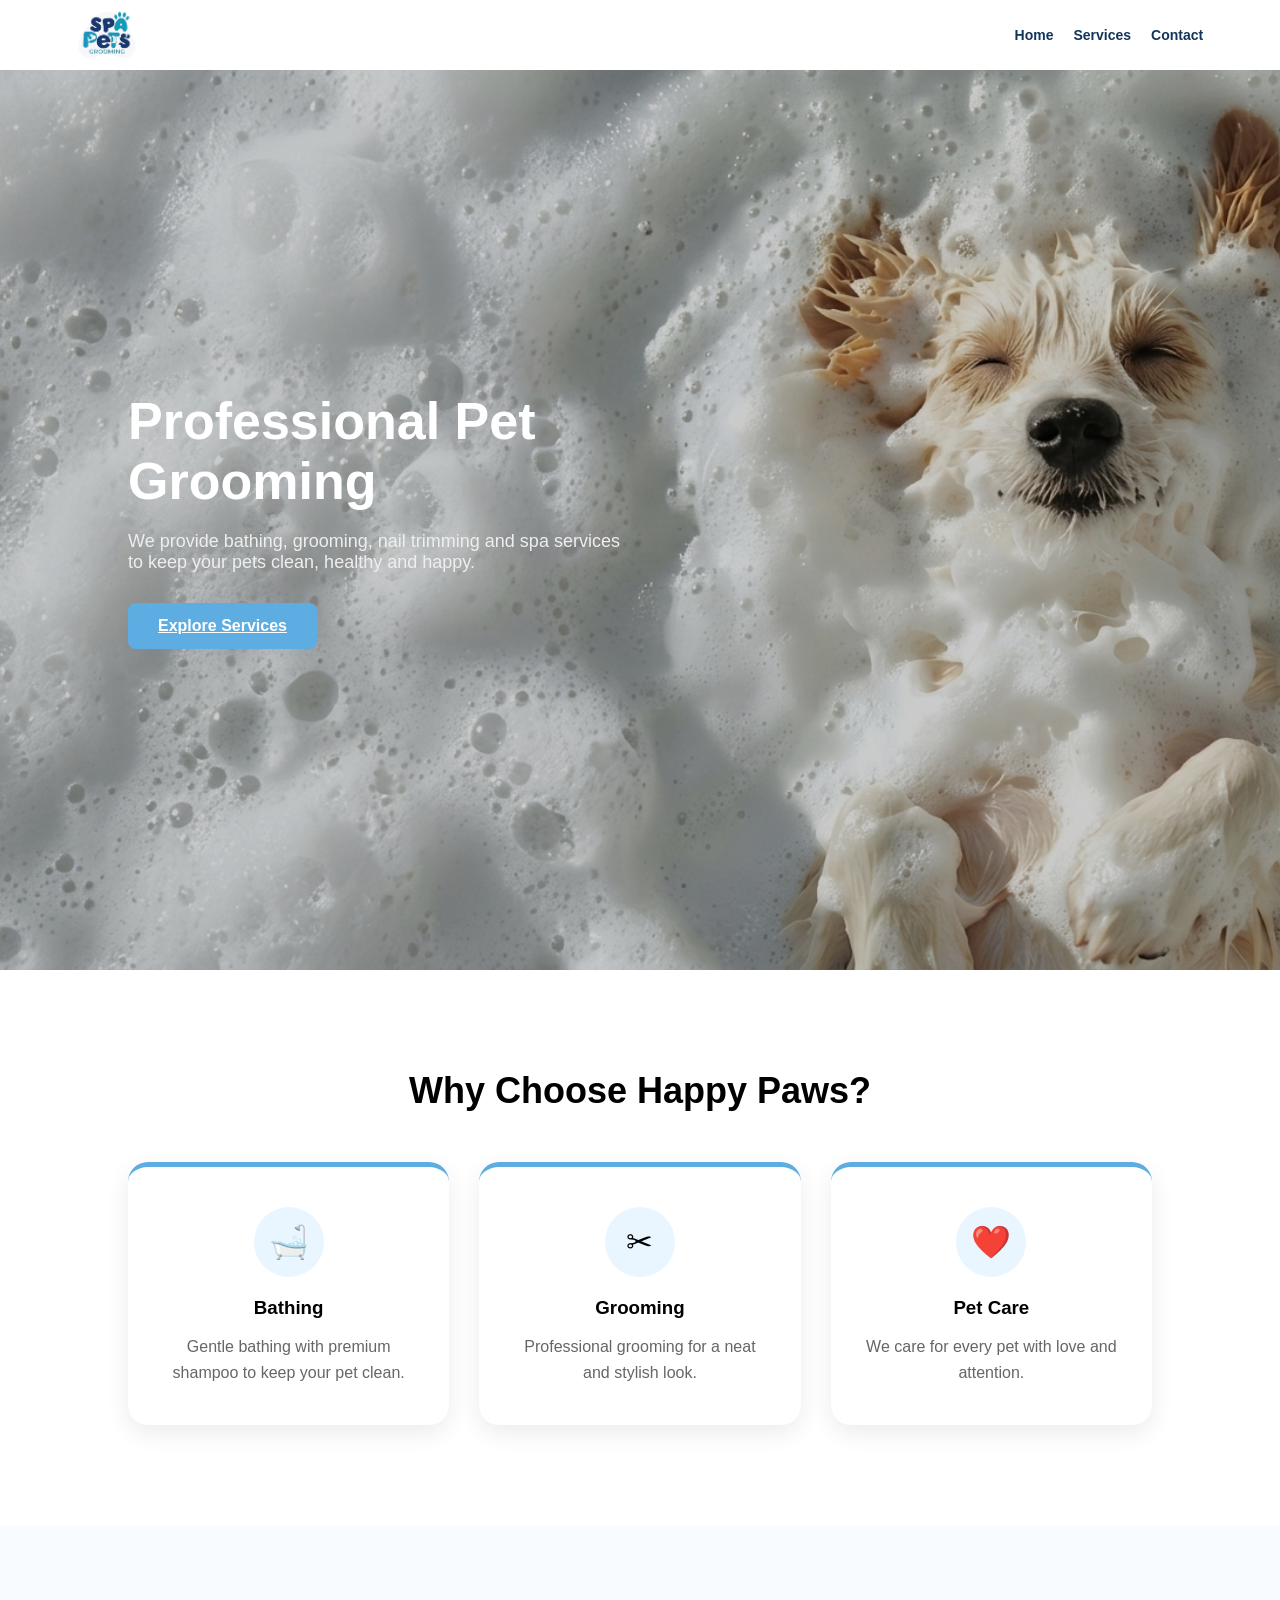
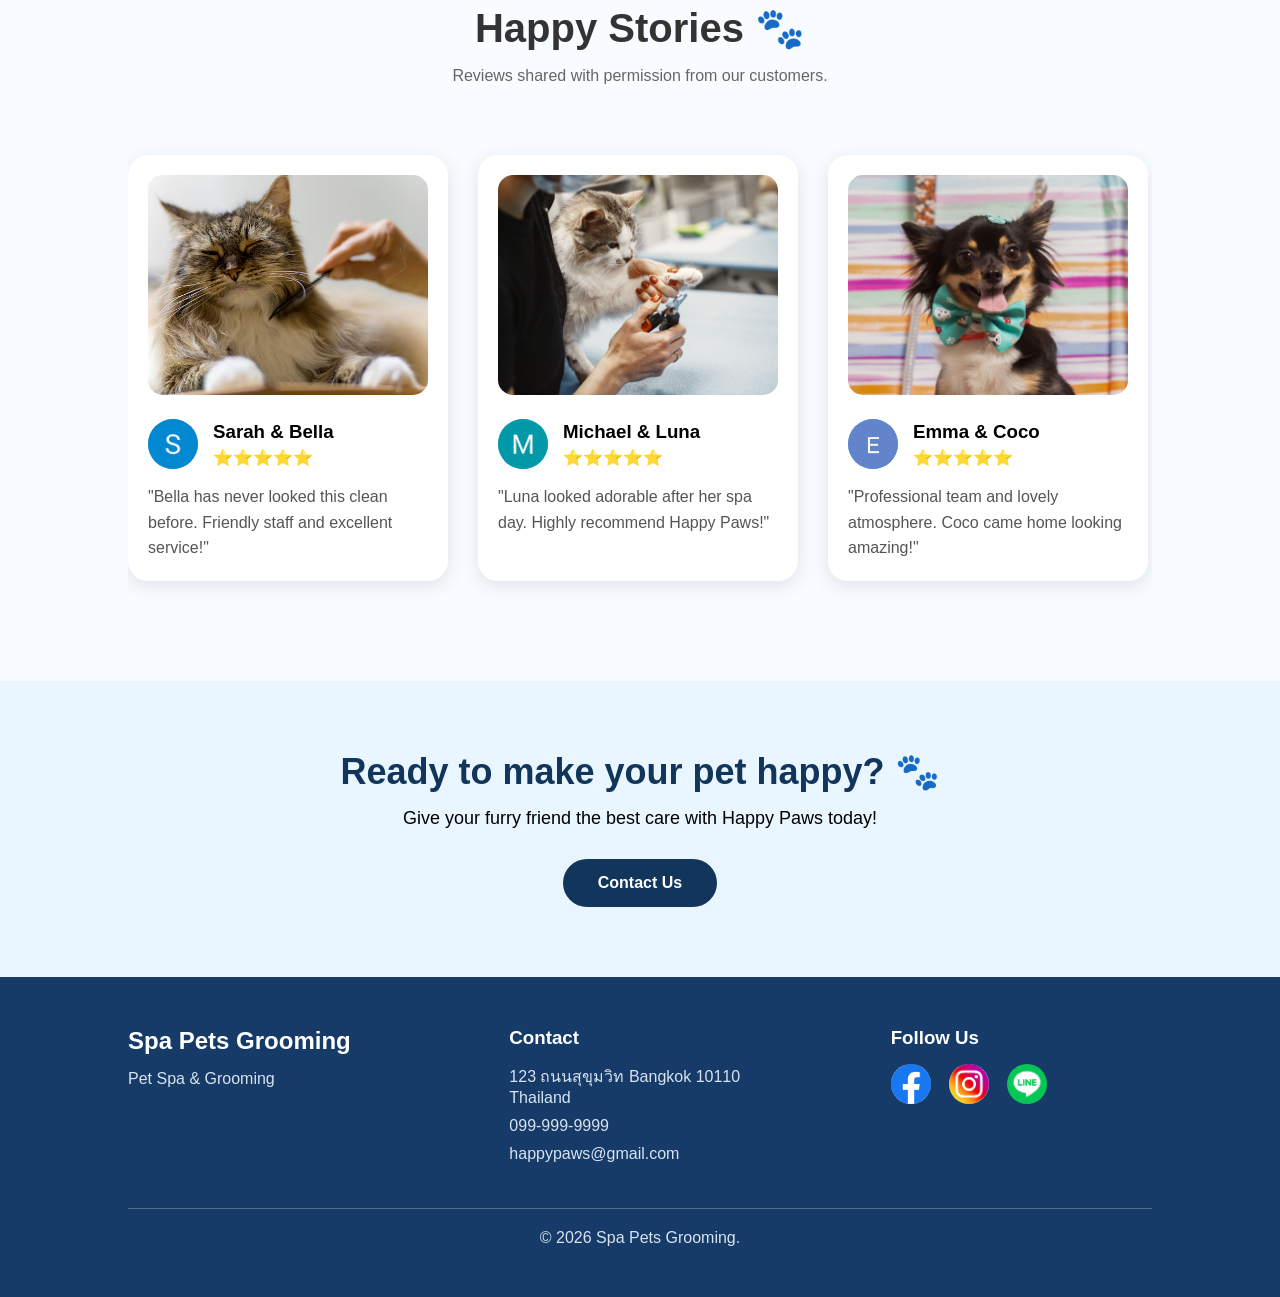
==== index.html @ 68e045fa "Add files via upload" ====
<!DOCTYPE html>
<html lang="en">

<head>
    <meta charset="UTF-8">
    <meta name="viewport" content="width=device-width, initial-scale=1.0">
    <title>spa pets</title>

    <link rel="stylesheet" href="css/style.css">
</head>

<body>
    <header>
        <nav>
            <div class="logo">
                <img src="images/spapets.png" alt="spa pets Logo">
            </div>
            <ul>
                <li><a href="index.html" class="active">Home</a></li> 
                <li><a href="menu.html">Services</a></li>
                <li><a href="contact.html">Contact</a></li>
            </ul>
           
        </nav>
    </header>
    <main>
        <section class="hero">
            <div class="hero-text">
                <h1>Professional Pet Grooming</h1>
                <p>
                    We provide bathing, grooming, nail trimming and spa services
                    to keep your pets clean, healthy and happy.
                </p>
                <a href="menu.html" class="btn"> Explore Services </a>
            </div>
           

        </section>

        <section class="features">
            <h2>Why Choose Happy Paws?</h2>
                <div class="feature-container">

                    <div class="feature-card">
                            <div class="feature-icon">
                                🛁
                            </div>
                        <h3>Bathing</h3>
                        <p>Gentle bathing with premium shampoo to keep your pet clean.</p>
                    </div>

                    <div class="feature-card">
                        <div class="feature-icon">
                                ✂
                        </div>
                        <h3>Grooming</h3>
                        <p>Professional grooming for a neat and stylish look.</p>
                    </div>

                    <div class="feature-card">
                        <div class="feature-icon">
                                ❤️
                        </div>
                        <h3>Pet Care</h3>
                        <p>We care for every pet with love and attention.</p>
                    </div>

                </div>

        </section>

        <!-- Reviews Section -->
        <section class="reviews">
            <h2>Happy Stories 🐾</h2>
            <p class="reviews-description">
                Reviews shared with permission from our customers.
            </p>

            <div class="review-container">
                <!-- Review 1 -->
                <div class="review-card">
                    <img class="pet-photo" src="images/photo7.jpg" alt="Bella">
                    <div class="reviewer">
                        <div class="avatar">
                           <img class="avatar" src="images/S.jpg" alt="Sarah">
                        </div>

                        <div>
                            <h3>Sarah & Bella</h3>
                            <div class="stars">
                                ⭐⭐⭐⭐⭐
                            </div>
                        </div>
                    </div>
                    <p class="review-text">
                        "Bella has never looked this clean before.
                        Friendly staff and excellent service!"
                    </p>
                </div>

                <!-- Review 2 -->
                <div class="review-card">
                    <img class="pet-photo" src="images/photo8.jpg" alt="Luna">
                    <div class="reviewer">
                        <div class="avatar">
                           <img class="avatar" src="images/M.jpg" alt="Sarah">
                        </div>

                        <div>
                            <h3>Michael & Luna</h3>
                            <div class="stars">
                                ⭐⭐⭐⭐⭐
                            </div>
                        </div>
                    </div>
                    <p class="review-text">
                        "Luna looked adorable after her spa day.
                        Highly recommend Happy Paws!"
                    </p>
                </div>

                <!-- Review 3 -->
                <div class="review-card">
                    <img class="pet-photo" src="images/photo6.jpg" alt="Coco">
                    <div class="reviewer">
                        <div class="avatar">
                           <img class="avatar" src="images/E.jpg" alt="Sarah">
                        </div>

                        <div>
                            <h3>Emma & Coco</h3>
                            <div class="stars">
                                ⭐⭐⭐⭐⭐
                            </div>
                        </div>
                    </div>
                    <p class="review-text">
                        "Professional team and lovely atmosphere.
                        Coco came home looking amazing!"
                    </p>
                </div>

                <!-- Review 4 -->
                <div class="review-card">
                    <img class="pet-photo" src="images/photo5.jpg" alt="Max">
                    <div class="reviewer">
                        <div class="avatar">
                           <img class="avatar" src="images/D.jpg" alt="Sarah">
                        </div>

                        <div>
                            <h3>David & Max</h3>
                            <div class="stars">
                                ⭐⭐⭐⭐⭐
                            </div>
                        </div>
                    </div>
                    <p class="review-text">
                        "Excellent grooming service.
                        Max is always excited to come back!"
                    </p>
                </div>

                <!-- Review 5 -->
                <div class="review-card">
                    <img class="pet-photo" src="images/photo2.jpg" alt="Milo">
                    <div class="reviewer">
                        <div class="avatar">
                           <img class="avatar" src="images/O.jpg" alt="Sarah">
                        </div>

                        <div>
                            <h3>Olivia & Milo</h3>
                            <div class="stars">
                                ⭐⭐⭐⭐⭐
                            </div>
                        </div>
                    </div>
                    <p class="review-text">
                        "Amazing care and very friendly staff.
                        Milo looks fantastic!"
                    </p>
                </div>
            </div>
        </section>


        <section class="cta">
            <h2>Ready to make your pet happy? 🐾</h2>
            <p>Give your furry friend the best care with Happy Paws today!</p>
            <a href="contact.html">Contact Us</a>
        </section>


    <footer class="footer">
        <div class="footer-container">

                <!-- ร้าน -->
                <div class="footer-section">
                <h2>Spa Pets Grooming</h2>
                <p>Pet Spa & Grooming</p>
                </div>

                <!-- ติดต่อ -->
                <div class="footer-section">
                <h3>Contact</h3>
                <p><i class="fa-solid fa-location-dot"></i> 123 ถนนสุขุมวิท
                    Bangkok 10110 Thailand</p>
                <p><i class="fa-solid fa-phone"></i> 099-999-9999</p>
                <p><i class="fa-solid fa-envelope"></i> happypaws@gmail.com</p>
                </div>

                <!-- Social -->
                <div class="footer-section">
                <h3>Follow Us</h3>

                <div class="social-icons">
                    <a href="#">
                        <img src="./images/face.png" alt="Facebook"></a>
                    <a href="#">
                        <img src="./images/ig1.jpeg" alt="Instagram"></a>
                    <a href="#">
                        <img src="./images/line.png" alt="Line"></a>
                </div>
            </div>
        </div>

                <hr>
                <p class="copyright">
                    © 2026 Spa Pets Grooming.
                </p>
    </footer>

    </main>
</body>

</html>
---- css/style.css ----
/* Reset */
*{
    margin: 0;
    padding: 0;
    box-sizing: border-box;
}
:root{
    --primary-color: #4FA3D1;      /* Deep Teal */
    --background-color: #F8F1E7;   /* Warm Beige */
    --text-color: #3A332E;         /* Charcoal Brown */
}
html,
body{
    overflow-x: hidden;
}


body{
    font-family: Arial, sans-serif;
}

nav{
    display: flex;
    justify-content: space-between;
    align-items: center;
    padding: 8px 6%;
    height: 70px;
    background:white;
    box-shadow:0 3px 15px rgba(0,0,0,0.08);
}

/* Logo */

.logo{
    display:flex;
    flex-direction:column;

}
.logo span{
    font-size:22px;
    font-weight:700;
    color:#12355B;
}
.logo small{
    font-size:10px;
    color:#5DADE2;
    letter-spacing:1px;
}
.logo img{
    width: 60px;
    height: auto;
}

/*menu*/
nav ul{
    display: flex;
    list-style: none;
    align-items: center;
    gap: 20px; 
}

nav a{
    font-size: 14px;
    text-decoration: none;
    color: #12355b;
    font-weight: 600;
    transition:0.3s;
}

nav a:hover{
    color: #5DADE2;
}



.hero{
    background: linear-gradient(rgba(0,0,0,0.2), rgba(0,0,0,0.2)),url("../images/dogdog.png");
    height:650px;
    background-size:cover; 
    background-position:center;

    display: flex;
    justify-content: flex-start;  
    align-items: center;
    height: 100vh;
    padding-left: 10%;        
    text-align: right;  
}
.hero-text{
    text-align: left;
}

.hero h1,
.hero p,
.hero .btn{
    position:relative;
    z-index:1;
    color:white;
}
.hero h1{
    font-size:52px;
    margin-bottom:20px;
    max-width:600px;
}

.hero p{
    font-size:18px;
    margin-bottom:30px;
    max-width:500px;
    color:#eee;
}

.btn{
    display:inline-block;
    background-color:#5DADE2;
    color:white;
    padding:14px 30px;
    border-radius:8px;
    font-weight:600;
    transition:0.3s;
}

.btn:hover{
    background-color:#3498DB;
    transform:translateY(-2px);
}

/*----------------------------------------*/
.features{
    /*background:#F8FBFF;*/
    padding: 100px 10%;
    text-align: center;
}
.features h2{
    font-size: 36px;
    margin-bottom: 40px;
}
.feature-container{
    display:grid;
    grid-template-columns:repeat(auto-fit,minmax(280px,1fr));
    gap:30px;
    margin-top:50px;
}
.feature-card{
    background:white;
    padding:40px 30px;
    border-radius:20px;
    text-align:center;

    box-shadow:0 8px 25px rgba(0,0,0,.08);
    border-top:5px solid #5DADE2;
    transition:.3s;
}
.feature-card h3{
    margin-bottom:15px;
}

.feature-card p{
    color: #666666;
    line-height: 1.6;
}
.feature-card:hover{
    transform:translateY(-10px);
    box-shadow:0 15px 35px rgba(0,0,0,.15);
}
.feature-icon{

    width:70px;
    height:70px;

    margin:auto;
    margin-bottom:20px;

    border-radius:50%;

    background:#EAF6FF;

    display:flex;
    justify-content:center;
    align-items:center;

    font-size:32px;
}

/* ===== Reviews Section ===== */

.reviews {
    padding: 80px 10%;
    background-color: #f8fbff;
    text-align: center;
}
.reviews h2{
    font-size: 2.5rem;
    color: #333333;
    margin-bottom: 15px;
}
.reviews-description{
    color:#666;
    font-size:1rem;
    margin-bottom:50px;
}
.review-container {
    display: flex;
    gap: 30px;
    overflow-x: auto;
    scroll-snap-type: x mandatory;
    scroll-behavior: smooth;
    padding: 20px 0;
}

/* Review Card */
.review-card{
    background:white;
    min-width:320px;
    max-width:320px;
    padding:20px;
    border-radius:20px;
    box-shadow:0 5px 20px rgba(0,0,0,0.1);
    text-align:left;
    scroll-snap-align:start;
    transition:0.3s;
}
.review-card:hover{
    transform:translateY(-10px);
}
/* Pet Image */
.pet-photo{
    width:100%;
    height:220px;
    object-fit:cover;
    border-radius:15px;
    margin-bottom:20px;
}


/* Customer info */
.reviewer{
    display:flex;
    align-items:center;
    gap:15px;
    margin-bottom:15px;
}
.reviewer h3{
    margin-bottom:5px;
}

/* Avatar */
.avatar{
    width:50px;
    height:50px;
    background:#5DADE2;
    color:white;
    border-radius:50%;
    display:flex;
    justify-content:center;
    align-items:center;
    font-size:20px;
    font-weight:bold;
}

/* Stars */
.stars{
    color:#F4D03F;
}

/* Review text */
.review-text{
    color:#555;
    line-height:1.6;
}

/* CTA Section */
.cta{
    text-align: center;
    padding: 70px 20px;
    background-color: #eaf6ff;
}

.cta h2{
    color: #12355b;
    font-size: 36px;
    margin-bottom: 15px;
}

.cta p{
    font-size: 18px;
    margin-bottom: 30px;
}

.cta a{
    display: inline-block;
    background-color: #12355b;
    color: white;
    padding: 15px 35px;
    border-radius: 30px;
    text-decoration: none;
    font-weight: bold;
}

.cta a:hover{
    background-color: #0b2545 ;
}




.footer {
    background: #163b69;
    color: white;
    padding: 50px 10%;
}

.footer-container {
    display: flex;
    justify-content: space-between;
    flex-wrap: wrap;
    gap: 120px;
}
.footer-section{
    flex: 1;
}
.footer-section h2,
.footer-section h3 {
    margin-bottom: 15px;
}

.footer-section p {
    margin: 10px 0;
    color: #d8e3f0;
}

.social-icons {
    display: flex;
    gap: 18px;
    margin-top: 10px;
}

.social-icons a {
    color: white;
    font-size: 28px;
    transition: .3s;
}

.social-icons a:hover {
    color: #ff69b4;
    transform: scale(1.2);
}

.footer hr {
    margin: 35px 0 20px;
    border: none;
    border-top: 1px solid rgba(255,255,255,.25);
}

.copyright {
    text-align: center;
    color: #d8e3f0;
}

.social-icons img{
    width:40px;
    height:40px;
    object-fit:cover;
    border-radius:50%;
    transition:.3s;
}

.social-icons img:hover{
    transform:scale(1.1);
}











































@media screen and (min-width:769px) and (max-width:1024px){

    nav{
        padding:20px 40px;
    }
    .logo img{
        width: 80;
    }
    nav ul{
        gap:18px;
    }
    nav a{
        font-size:16px;
    }

    .hero h1{
        font-size: 40px;
    }

    .hero p{
        font-size: 16px;
    }

}


/* ===== Mobile ===== */

@media screen and (max-width:768px){
    
    nav{
        padding:15px 20px;
        height:60px;
    }
    .logo img{
        width:50px;
    }
    nav ul{
        gap:13px;
    }
    nav a{
        font-size:13px;
    }

    .hero{
        min-height: 100vh;
        padding: 30px 20px;

        justify-content: center;
        align-items: center;

        text-align: left;

        background-position: 70% center;
    }
     .hero-text{
        max-width:100%;
        text-align:center;
    }
    .hero h1{
        font-size: 35px;
        line-height:1.2;
    }

    .hero p{
        font-size: 14px;
        line-height:1.6;
    }

    .btn{
        padding: 10px 17px;
        font-size: 17px;
    }

    .feature-container{
    grid-template-columns:1fr;
    }
}
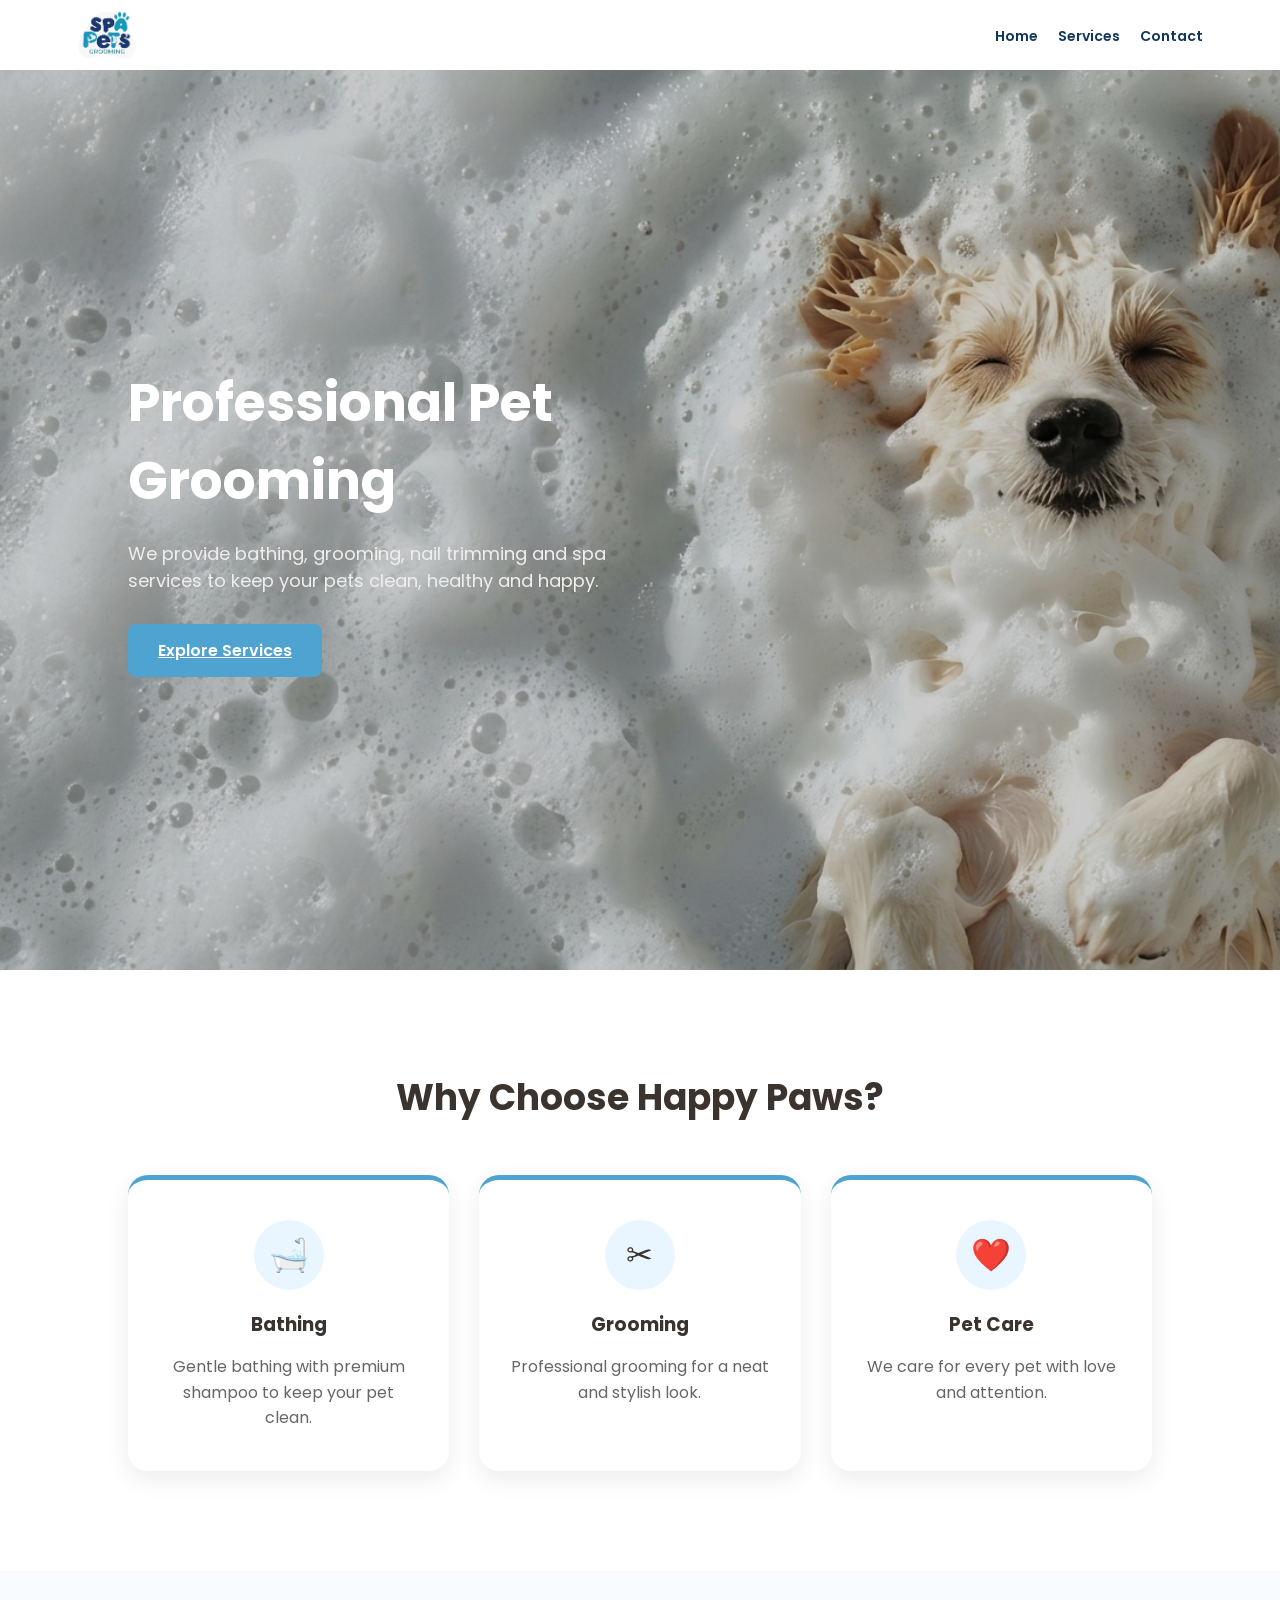
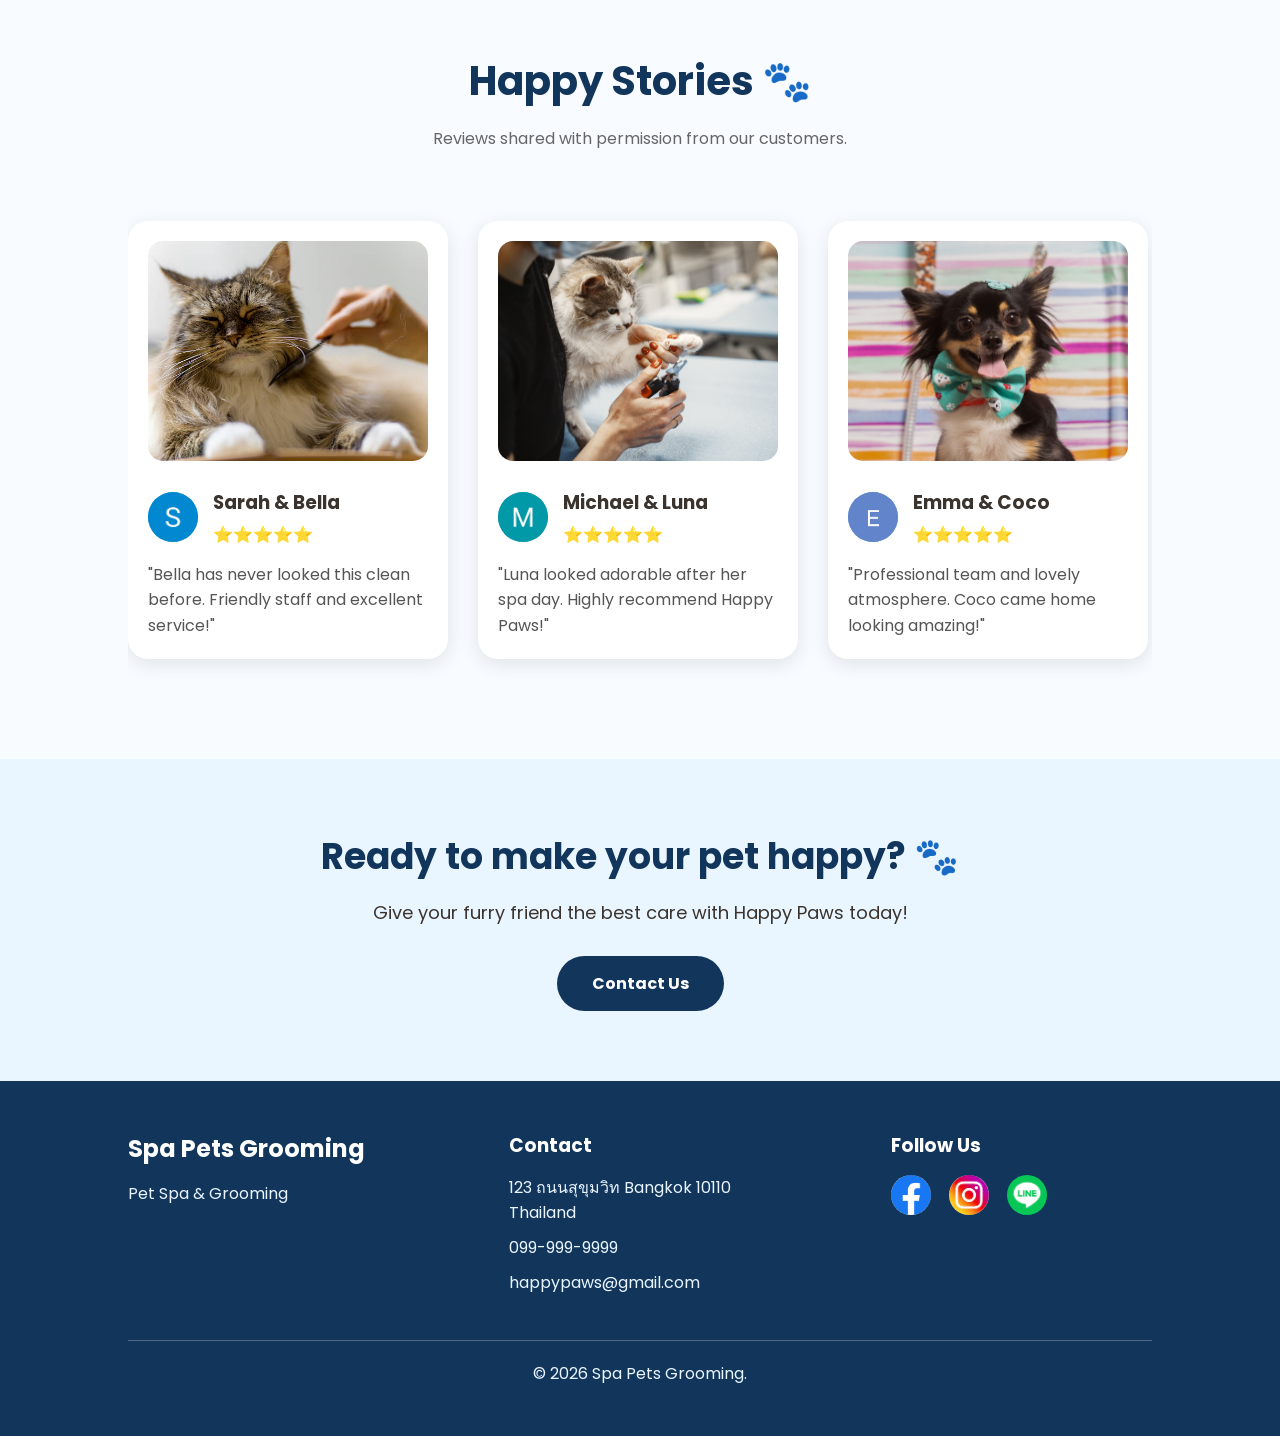
==== commit daa7a48b: "Add files via upload" ====
--- a/index.html
+++ b/index.html
@@ -5,6 +5,11 @@
     <meta charset="UTF-8">
     <meta name="viewport" content="width=device-width, initial-scale=1.0">
     <title>spa pets</title>
+
+     <link rel="preconnect" href="https://fonts.googleapis.com">
+    <link rel="preconnect" href="https://fonts.gstatic.com" crossorigin>
+    <link href="https://fonts.googleapis.com/css2?family=Poppins:wght@300;400;500;600;700&display=swap" rel="stylesheet">
+
 
     <link rel="stylesheet" href="css/style.css">
 </head>
--- a/css/style.css
+++ b/css/style.css
@@ -5,18 +5,15 @@
     box-sizing: border-box;
 }
 :root{
-    --primary-color: #4FA3D1;      /* Deep Teal */
-    --background-color: #F8F1E7;   /* Warm Beige */
-    --text-color: #3A332E;         /* Charcoal Brown */
-}
-html,
+    --primary-color: #12355B;     /* น้ำเงินเข้ม */
+    --secondary-color: #4FA3D1;   /* ฟ้าหลัก */
+    --light-color: #EAF6FF;       /* ฟ้าอ่อน */
+    --text-color: #3A332E;
+    --white: #ffffff;
+}
 body{
-    overflow-x: hidden;
-}
-
-
-body{
-    font-family: Arial, sans-serif;
+    font-family:'Poppins',sans-serif;
+    color: var(--text-color);
 }
 
 nav{
@@ -43,7 +40,7 @@
 }
 .logo small{
     font-size:10px;
-    color:#5DADE2;
+    color:var(--secondary-color);
     letter-spacing:1px;
 }
 .logo img{
@@ -68,14 +65,13 @@
 }
 
 nav a:hover{
-    color: #5DADE2;
+    color: var(--secondary-color);
 }
 
 
 
 .hero{
     background: linear-gradient(rgba(0,0,0,0.2), rgba(0,0,0,0.2)),url("../images/dogdog.png");
-    height:650px;
     background-size:cover; 
     background-position:center;
 
@@ -112,7 +108,7 @@
 
 .btn{
     display:inline-block;
-    background-color:#5DADE2;
+    background-color:var(--secondary-color);
     color:white;
     padding:14px 30px;
     border-radius:8px;
@@ -121,7 +117,7 @@
 }
 
 .btn:hover{
-    background-color:#3498DB;
+    background-color:var(--primary-color);
     transform:translateY(-2px);
 }
 
@@ -148,7 +144,7 @@
     text-align:center;
 
     box-shadow:0 8px 25px rgba(0,0,0,.08);
-    border-top:5px solid #5DADE2;
+    border-top:5px solid var(--secondary-color);
     transition:.3s;
 }
 .feature-card h3{
@@ -191,7 +187,7 @@
 }
 .reviews h2{
     font-size: 2.5rem;
-    color: #333333;
+    color:var(--primary-color);
     margin-bottom: 15px;
 }
 .reviews-description{
@@ -248,7 +244,7 @@
 .avatar{
     width:50px;
     height:50px;
-    background:#5DADE2;
+    background:var(--secondary-color);
     color:white;
     border-radius:50%;
     display:flex;
@@ -298,14 +294,14 @@
 }
 
 .cta a:hover{
-    background-color: #0b2545 ;
+    background-color:var(--primary-color);
 }
 
 
 
 
 .footer {
-    background: #163b69;
+    background: var(--primary-color);
     color: white;
     padding: 50px 10%;
 }
@@ -326,7 +322,7 @@
 
 .footer-section p {
     margin: 10px 0;
-    color: #d8e3f0;
+    color: var(--light-color);
 }
 
 .social-icons {
@@ -342,7 +338,7 @@
 }
 
 .social-icons a:hover {
-    color: #ff69b4;
+    color: var(--secondary-color);
     transform: scale(1.2);
 }
 
@@ -354,7 +350,7 @@
 
 .copyright {
     text-align: center;
-    color: #d8e3f0;
+    color: var(--light-color);
 }
 
 .social-icons img{
@@ -372,8 +368,579 @@
 
 
 
-
-
+/* ===== Page Header ===== */
+.header{
+    height:550px;
+
+    background:
+        linear-gradient(rgba(18,53,91,.1), rgba(18,53,91,.1)),
+        url("../images/cateat1.png");
+
+    background-size:cover;
+    background-position:center;
+
+    display:flex;
+    justify-content:center;
+    align-items:center;
+    text-align:center;
+
+    color:white;
+}
+
+.header .content{
+    max-width:700px;
+    padding:20px;
+}
+
+.header h1{
+    font-size:56px;
+    margin-bottom:20px;
+    font-weight:700;
+}
+
+.header p{
+    font-size:20px;
+    line-height:1.6;
+    margin-bottom:35px;
+    color:#f5f5f5;
+}
+
+.header-btn{
+    display:flex;
+    justify-content:center;
+    gap:18px;
+    flex-wrap:wrap;
+}
+
+.btn-outline{
+    display:inline-block;
+    padding:14px 30px;
+    border:2px solid white;
+    color:white;
+    border-radius:40px;
+    text-decoration:none;
+    font-weight:600;
+    transition:.3s;
+}
+
+.btn-outline:hover{
+    background: var(--white);
+    color: var(--primary-color);
+}
+
+
+
+
+
+/* ==========================
+   PROMOTION
+========================== */
+
+.promotion{
+
+    width:90%;
+    max-width:1000px;
+
+    margin:40px auto 70px;
+
+    padding:50px 30px;
+
+    border-radius:25px;
+
+    background:
+        linear-gradient(rgba(18,53,91,.4), rgba(18,53,91,.4)),
+        url("../images/dogcat.jpg");
+
+    background-size:cover;
+    background-position:center;
+
+    color:white;
+
+    text-align:center;
+
+    box-shadow:0 20px 40px rgba(0,0,0,.15);
+
+}
+
+
+.promotion h2{
+
+    font-size:36px;
+
+    margin-bottom:12px;
+
+}
+
+
+.promotion p{
+
+    font-size:18px;
+
+    margin-bottom:25px;
+
+}
+
+
+.promotion a{
+
+    display:inline-block;
+
+    background: var(--white);
+    color: var(--primary-color);
+
+    padding:12px 30px;
+
+    border-radius:30px;
+
+    text-decoration:none;
+
+    font-weight:bold;
+
+    transition:.3s;
+
+}
+
+
+.promotion a:hover{
+
+    transform:translateY(-3px);
+
+    box-shadow:0 10px 20px rgba(0,0,0,.15);
+
+}
+.promo-tag{
+
+    display:inline-block;
+
+    background:var(--light-color);
+
+    color:var(--primary-color);
+
+    padding:8px 18px;
+
+    border-radius:30px;
+
+    font-size:13px;
+
+    font-weight:bold;
+
+    margin-bottom:20px;
+
+}
+  
+
+/* hover */
+.card{
+
+    background:#fff;
+
+    border-radius:20px;
+
+    overflow:hidden;
+
+    box-shadow:0 10px 25px rgba(0,0,0,.08);
+
+    transition:.35s;
+
+    display:flex;
+    
+    flex-direction:column;
+    position:relative;
+}
+
+.card:hover {
+    transform:translateY(-8px);
+    box-shadow:0 20px 35px rgba(79,163,209,.25);
+}
+
+/* text */
+.card h3 {
+  color:var(--primary-color);
+  margin-bottom: 12px;
+}
+
+.card p {
+  font-size: 14px;
+  color: #6b7c8f;
+    line-height:1.6;
+    min-height:50px;
+}
+
+/* image (อยู่ล่าง + premium) */
+.card img{
+    width:100%;
+
+    height:220px;
+
+    object-fit:cover;
+
+    transition:.4s;
+}
+
+.card:hover img{
+
+    transform:scale(1.08);
+
+}
+.card-content{
+
+    padding:22px;
+
+    text-align:center;
+
+}
+
+.price{
+
+    margin-top:18px;
+
+    font-size:24px;
+
+    color:var(--secondary-color);
+
+    font-weight:bold;
+
+}
+
+  
+/* ==========================
+   SERVICES
+========================== */
+
+.services{
+    background:#f5fbff;
+    padding:80px 8%;
+    text-align:center;
+}
+
+.services h2{
+    font-size:36px;
+    color:var(--primary-color);
+}
+
+.services>p{
+    color:#666;
+    margin-bottom:50px;
+}
+
+/* GRID */
+
+.services-container{
+
+    display:grid;
+
+    grid-template-columns:repeat(6,1fr);
+
+    gap:30px;
+
+    max-width:1200px;
+
+    margin:auto;
+
+}
+
+/* ---------- Row 1 ---------- */
+
+.card:nth-child(1),
+.card:nth-child(2){
+
+    grid-column:span 3;
+
+}
+
+/* ---------- Row 2 ---------- */
+
+.card:nth-child(3),
+.card:nth-child(4),
+.card:nth-child(5){
+
+    grid-column:span 2;
+
+}
+
+/* ---------- Row 3 ---------- */
+
+.card:nth-child(6),
+.card:nth-child(7),
+.card:nth-child(8){
+
+    grid-column:span 2;
+
+}
+
+.service-btn{
+
+    display:inline-block;
+
+    margin-top:18px;
+
+    padding:12px 24px;
+
+    background:#12355B;
+
+    color:white;
+
+    text-decoration:none;
+
+    border-radius:30px;
+
+    font-size:14px;
+
+    font-weight:600;
+
+    transition:.3s;
+
+}
+
+.service-btn:hover{
+
+    background:#4FA3D1;
+
+    transform:translateY(-2px);
+
+}
+
+
+
+/* ==========================
+CONTACT PAGE
+========================== */
+
+
+
+/* Header */
+
+.contact-header{
+
+    height:380px;
+
+    background:
+    linear-gradient(rgba(18,53,91,.45),rgba(18,53,91,.45)),
+    url("../images/dogcat.jpg");
+
+    background-size:cover;
+    background-position:center;
+
+    display:flex;
+    justify-content:center;
+    align-items:center;
+
+    color:white;
+    text-align:center;
+}
+
+.contact-header h1{
+    font-size:55px;
+    margin-bottom:15px;
+}
+
+.contact-header p{
+    font-size:18px;
+}
+
+/* Contact Information */
+
+.contact-info{
+
+    padding:80px 10%;
+    background:#F8FBFF;
+    text-align:center;
+}
+
+.contact-info h2{
+   color:#12355B;
+    font-size:36px;
+    margin-bottom:45px;
+}
+
+.info-container{
+
+    display:grid;
+    grid-template-columns:repeat(auto-fit,minmax(220px,1fr));
+    gap:25px;
+}
+
+.info-card{
+    background:#fff;
+    border-top:5px solid #4FA3D1;
+    border-radius:18px;
+    padding:30px;
+    box-shadow:0 10px 25px rgba(0,0,0,.08);
+    transition:.3s;
+}
+
+.info-card:hover{
+
+    transform:translateY(-8px);
+    box-shadow:0 15px 35px rgba(79,163,209,.2);
+}
+.info-card i{
+    color:#4FA3D1;
+    font-size:28px;
+    margin-bottom:15px;
+}
+.info-card h3{
+    color:#12355B;
+    margin-bottom:10px;
+}
+
+.info-card p{
+    color:#666;
+}
+
+/* Contact Form */
+
+.contact-section{
+
+    background:white;
+    padding:90px 10%;
+}
+
+.contact-grid{
+
+    display:grid;
+    grid-template-columns:1fr 1fr;
+
+    gap:50px;
+
+    align-items:center;
+}
+
+.form-box{
+    background:#fff;
+    padding:40px;
+    border-radius:22px;
+    box-shadow:0 15px 35px rgba(0,0,0,.08);
+}
+.form-box h2{
+    color:#12355B;
+    margin-bottom:25px;
+}
+
+.form-group{
+
+    display:flex;
+
+    flex-direction:column;
+
+    margin-bottom:20px;
+}
+
+.form-group label{
+
+    margin-bottom:8px;
+
+    font-weight:600;
+}
+
+.form-group input,
+.form-group textarea{
+
+    padding:15px 18px;
+
+    border:2px solid #E8EEF5;
+
+    border-radius:12px;
+
+    background:#FAFCFE;
+
+    transition:.3s;
+}
+
+.form-group input:focus,
+.form-group textarea:focus{
+
+    border-color:#4FA3D1;
+
+    background:white;
+
+    box-shadow:0 0 10px rgba(79,163,209,.15);
+}
+
+.form-box button{
+
+    width:100%;
+
+    border:none;
+
+    background:#4FA3D1;
+
+    color:white;
+
+    padding:15px;
+
+    border-radius:10px;
+
+    font-size:16px;
+
+    cursor:pointer;
+
+    transition:.3s;
+}
+
+.form-box button:hover{
+
+    background:#12355B;
+}
+
+.contact-image img{
+
+    width:100%;
+    height:620px;
+
+    object-fit:cover;
+
+    border-radius:25px;
+
+    box-shadow:0 20px 40px rgba(0,0,0,.12);
+}
+
+/* Map */
+
+.map{
+
+    background:#F8FBFF;
+
+    padding:90px 10%;
+
+    text-align:center;
+}
+
+.map h2{
+
+    font-size:36px;
+
+    color:#12355B;
+
+    margin-bottom:10px;
+}
+.map p{
+
+    color:#666;
+
+    margin-bottom:35px;
+}
+.map-box{
+
+    background:white;
+
+    padding:20px;
+
+    border-radius:25px;
+
+    box-shadow:0 15px 35px rgba(0,0,0,.08);
+}
+
+.map iframe{
+
+    width:100%;
+
+    height:450px;
+
+    border:none;
+
+    border-radius:18px;
+}
 
 
 
@@ -417,7 +984,7 @@
         padding:20px 40px;
     }
     .logo img{
-        width: 80;
+        width: 80px;
     }
     nav ul{
         gap:18px;
@@ -434,6 +1001,26 @@
         font-size: 16px;
     }
 
+
+
+    .services-container{
+
+        grid-template-columns:repeat(2,1fr);
+
+    }
+
+    .card:nth-child(1),
+    .card:nth-child(2),
+    .card:nth-child(3),
+    .card:nth-child(4),
+    .card:nth-child(5),
+    .card:nth-child(6),
+    .card:nth-child(7),
+    .card:nth-child(8){
+
+        grid-column:span 1;
+
+    }
 }
 
 
@@ -488,4 +1075,94 @@
     .feature-container{
     grid-template-columns:1fr;
     }
+
+
+
+
+
+      .services-container{
+
+        grid-template-columns:1fr;
+
+    }
+
+
+    .header{
+    height:420px;
+    padding:20px;
+}
+
+.header h1{
+    font-size:40px;
+    line-height:1.1;
+}
+
+.header p{
+    font-size:16px;
+    line-height:1.6;
+}
+
+.header-btn{
+    flex-direction:column;
+    align-items:center;
+    gap:15px;
+}
+
+.card{
+    display:flex;
+    flex-direction:column;
+    height:100%;
+}
+
+.card-content{
+    display:flex;
+    flex-direction:column;
+    flex:1;
+}
+
+.card p{
+    flex:1;
+}
+
+
+.contact-grid{
+
+grid-template-columns:1fr;
+
+}
+
+.contact-header h1{
+
+font-size:40px;
+
+}
+
+.contact-header{
+
+height:280px;
+
+}
+
+.service-btn{
+    margin-top:auto;
+}
+    .services-container{
+        display:grid;
+        grid-template-columns:1fr;
+        gap:20px;
+    }
+
+    .services-container .card{
+        grid-column:auto !important;
+        width:100%;
+
+    }
+
+
+    .contact-image img{
+        display: none;
+    }
+        
+
+
 }
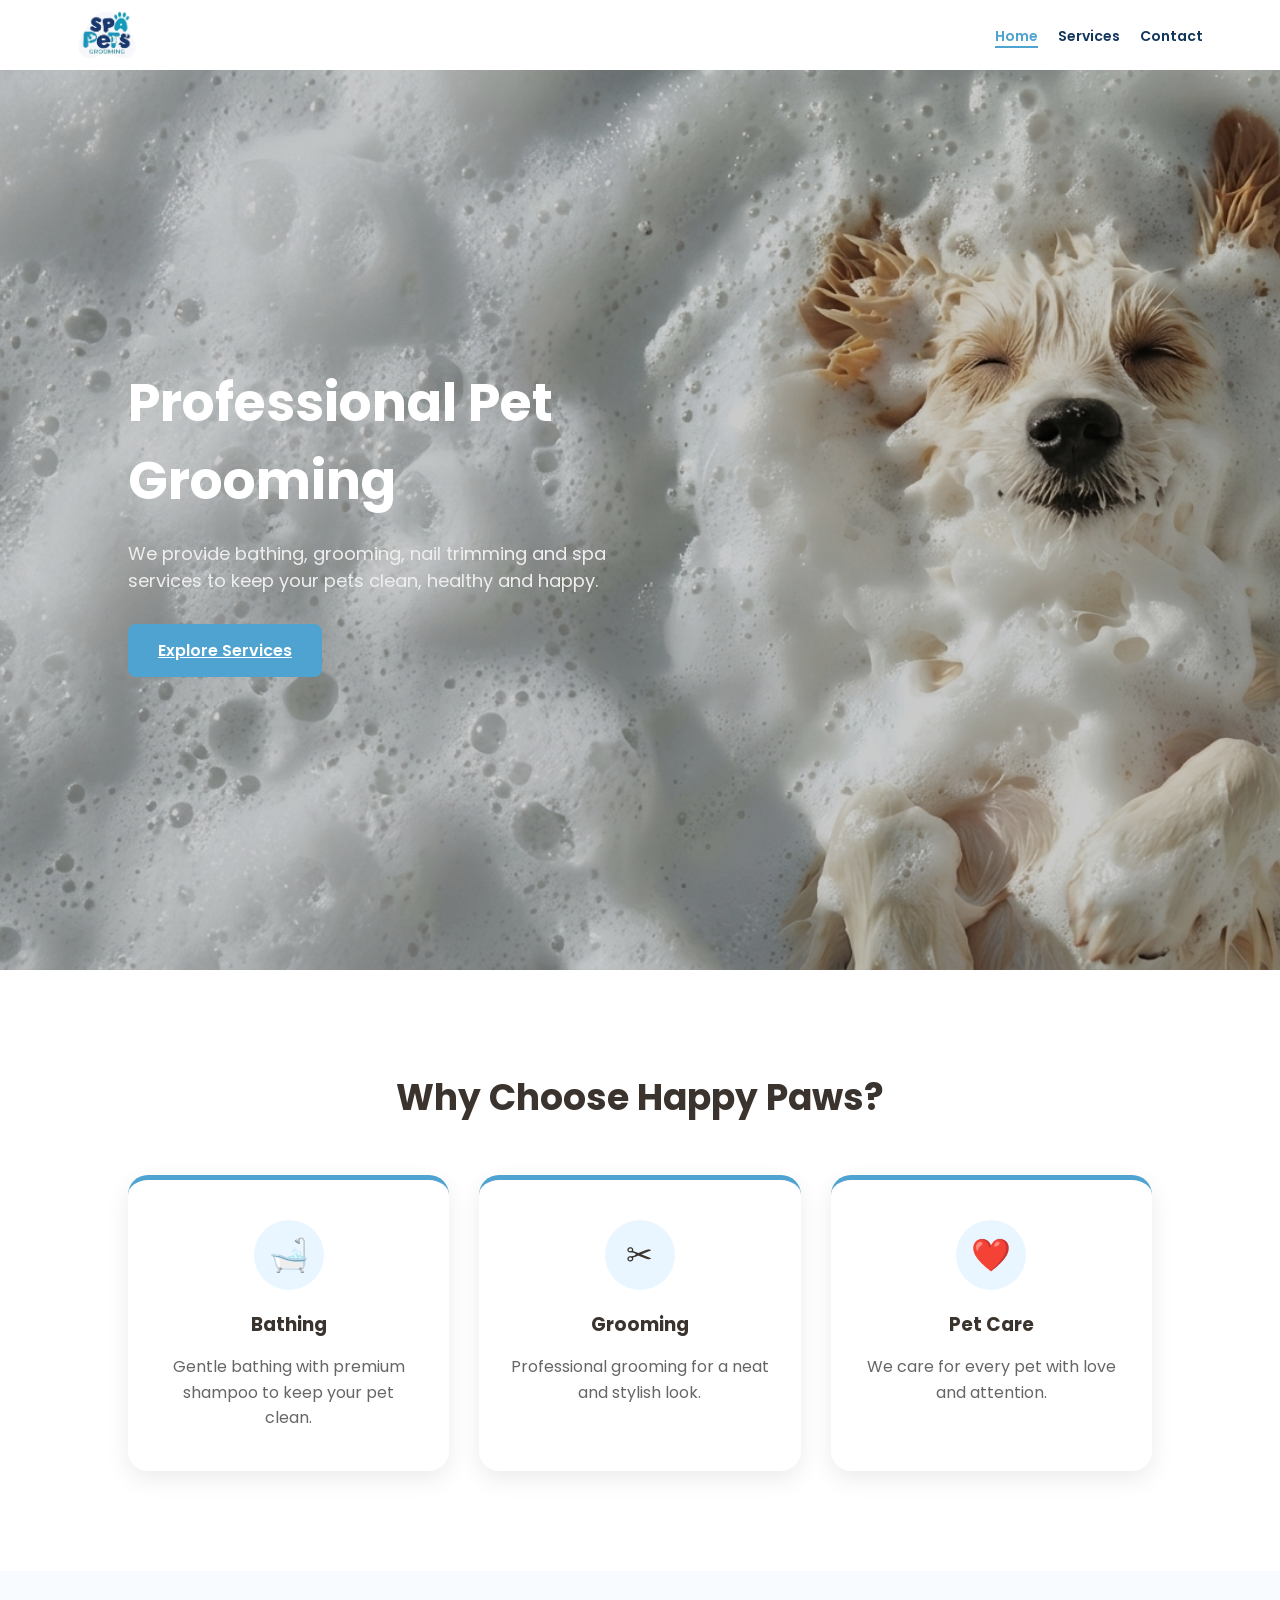
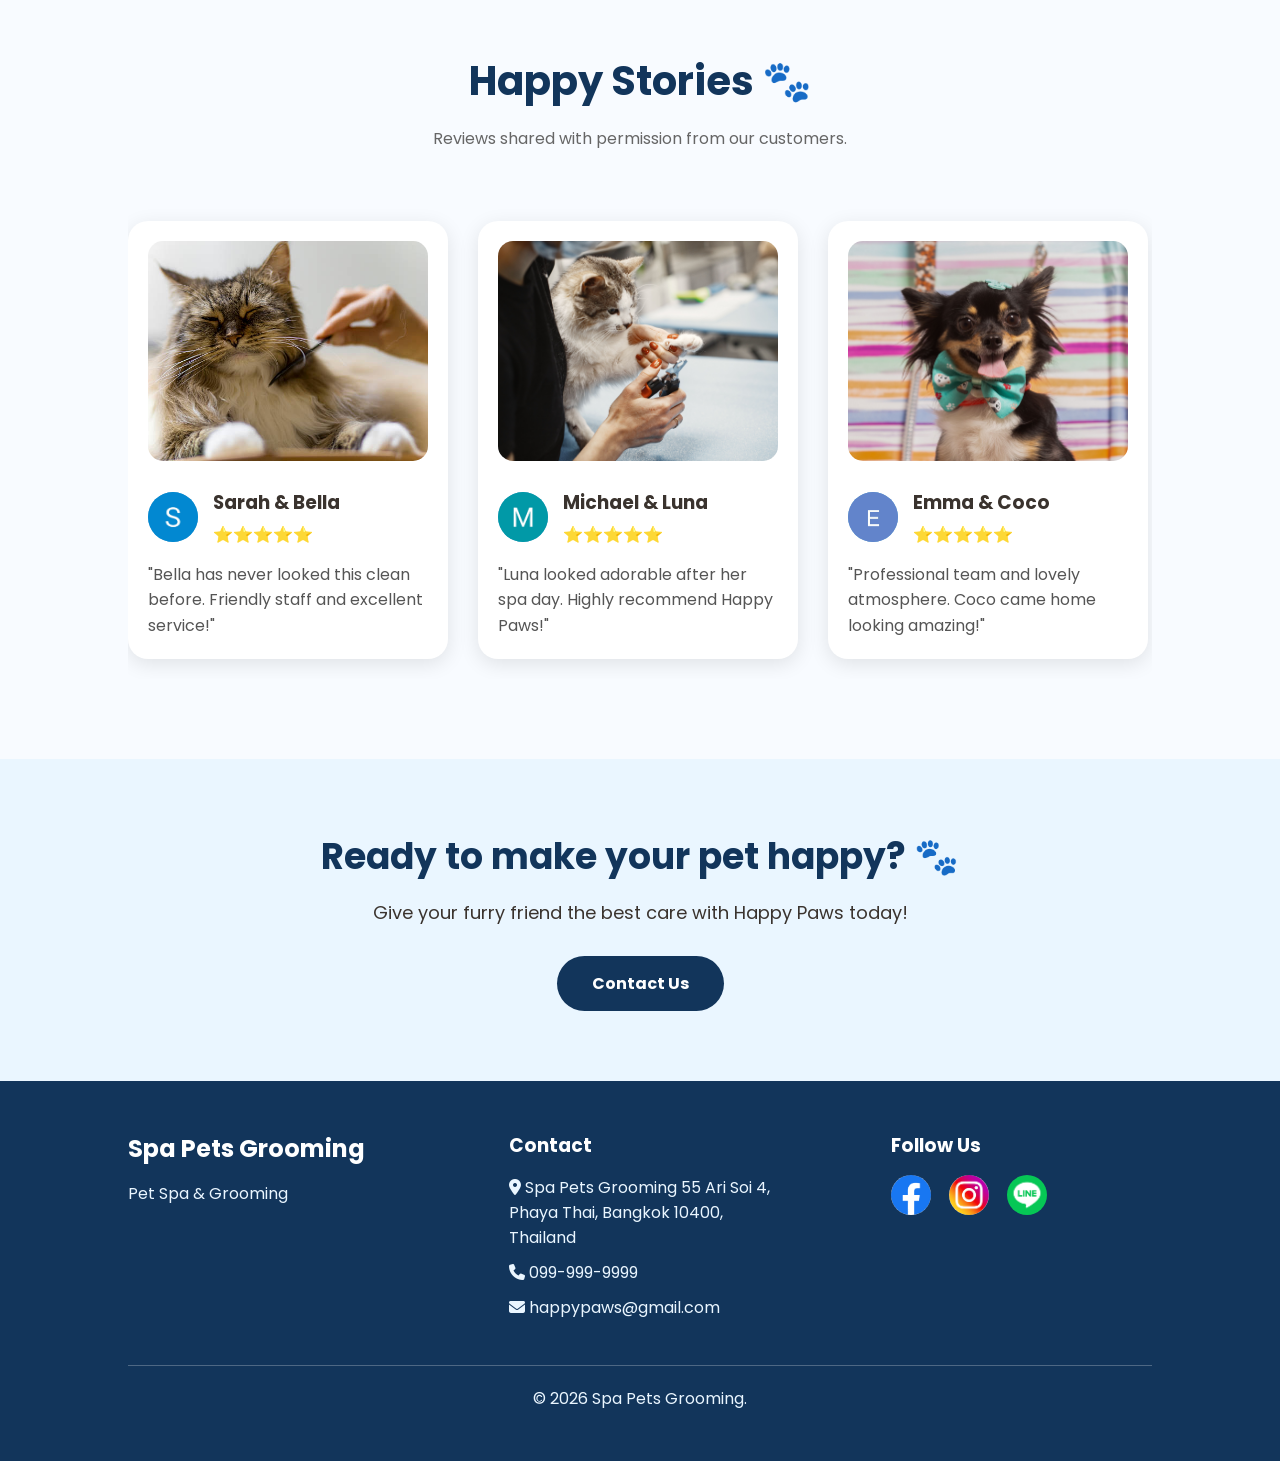
==== commit 09208137: "Add files via upload" ====
--- a/index.html
+++ b/index.html
@@ -4,14 +4,18 @@
 <head>
     <meta charset="UTF-8">
     <meta name="viewport" content="width=device-width, initial-scale=1.0">
-    <title>spa pets</title>
-
-     <link rel="preconnect" href="https://fonts.googleapis.com">
-    <link rel="preconnect" href="https://fonts.gstatic.com" crossorigin>
-    <link href="https://fonts.googleapis.com/css2?family=Poppins:wght@300;400;500;600;700&display=swap" rel="stylesheet">
-
-
-    <link rel="stylesheet" href="css/style.css">
+    <title>Home | Spa Pets</title>
+
+        <link rel="preconnect" href="https://fonts.googleapis.com">
+        <link rel="preconnect" href="https://fonts.gstatic.com" crossorigin>
+        <link href="https://fonts.googleapis.com/css2?family=Poppins:wght@300;400;500;600;700&display=swap" rel="stylesheet">
+       
+
+        <link rel="stylesheet" href="css/style.css">
+
+        <!-- Font Awesome -->
+        <link rel="stylesheet"
+            href="https://cdnjs.cloudflare.com/ajax/libs/font-awesome/6.5.2/css/all.min.css">
 </head>
 
 <body>
@@ -207,13 +211,15 @@
                 </div>
 
                 <!-- ติดต่อ -->
-                <div class="footer-section">
-                <h3>Contact</h3>
-                <p><i class="fa-solid fa-location-dot"></i> 123 ถนนสุขุมวิท
-                    Bangkok 10110 Thailand</p>
+            <div class="footer-section">
+            <h3>Contact</h3>
+                <p><i class="fa-solid fa-location-dot"></i> Spa Pets Grooming
+                                                            55 Ari Soi 4,
+                                                            Phaya Thai,
+                                                            Bangkok 10400, Thailand</p>
                 <p><i class="fa-solid fa-phone"></i> 099-999-9999</p>
                 <p><i class="fa-solid fa-envelope"></i> happypaws@gmail.com</p>
-                </div>
+            </div>
 
                 <!-- Social -->
                 <div class="footer-section">
--- a/css/style.css
+++ b/css/style.css
@@ -15,6 +15,7 @@
     font-family:'Poppins',sans-serif;
     color: var(--text-color);
 }
+
 
 nav{
     display: flex;
@@ -68,6 +69,11 @@
     color: var(--secondary-color);
 }
 
+nav a.active{
+    color: var(--secondary-color);
+    border-bottom: 2px solid var(--secondary-color);
+}
+
 
 
 .hero{
@@ -160,21 +166,15 @@
     box-shadow:0 15px 35px rgba(0,0,0,.15);
 }
 .feature-icon{
-
     width:70px;
     height:70px;
-
     margin:auto;
     margin-bottom:20px;
-
     border-radius:50%;
-
     background:#EAF6FF;
-
     display:flex;
     justify-content:center;
     align-items:center;
-
     font-size:32px;
 }
 
@@ -430,8 +430,6 @@
 
 
 
-
-
 /* ==========================
    PROMOTION
 ========================== */
@@ -461,89 +459,49 @@
     box-shadow:0 20px 40px rgba(0,0,0,.15);
 
 }
-
-
 .promotion h2{
-
     font-size:36px;
-
     margin-bottom:12px;
 
 }
-
-
 .promotion p{
-
     font-size:18px;
-
     margin-bottom:25px;
-
-}
-
-
+}
 .promotion a{
-
     display:inline-block;
-
     background: var(--white);
     color: var(--primary-color);
-
     padding:12px 30px;
-
     border-radius:30px;
-
     text-decoration:none;
-
     font-weight:bold;
-
     transition:.3s;
-
-}
-
-
+}
 .promotion a:hover{
-
     transform:translateY(-3px);
-
     box-shadow:0 10px 20px rgba(0,0,0,.15);
-
 }
 .promo-tag{
-
     display:inline-block;
-
     background:var(--light-color);
-
     color:var(--primary-color);
-
     padding:8px 18px;
-
     border-radius:30px;
-
     font-size:13px;
-
     font-weight:bold;
-
     margin-bottom:20px;
-
 }
   
 
 /* hover */
 .card{
-
     background:#fff;
-
     border-radius:20px;
-
     overflow:hidden;
-
     box-shadow:0 10px 25px rgba(0,0,0,.08);
-
     transition:.35s;
-
     display:flex;
-    
     flex-direction:column;
     position:relative;
 }
@@ -555,13 +513,13 @@
 
 /* text */
 .card h3 {
-  color:var(--primary-color);
-  margin-bottom: 12px;
+    color:var(--primary-color);
+    margin-bottom: 12px;
 }
 
 .card p {
-  font-size: 14px;
-  color: #6b7c8f;
+    font-size: 14px;
+    color: #6b7c8f;
     line-height:1.6;
     min-height:50px;
 }
@@ -569,37 +527,25 @@
 /* image (อยู่ล่าง + premium) */
 .card img{
     width:100%;
-
     height:220px;
-
     object-fit:cover;
-
     transition:.4s;
 }
-
 .card:hover img{
 
     transform:scale(1.08);
 
 }
 .card-content{
-
     padding:22px;
-
     text-align:center;
-
 }
 
 .price{
-
     margin-top:18px;
-
     font-size:24px;
-
     color:var(--secondary-color);
-
     font-weight:bold;
-
 }
 
   
@@ -626,17 +572,11 @@
 /* GRID */
 
 .services-container{
-
     display:grid;
-
     grid-template-columns:repeat(6,1fr);
-
     gap:30px;
-
     max-width:1200px;
-
     margin:auto;
-
 }
 
 /* ---------- Row 1 ---------- */
@@ -669,33 +609,21 @@
 }
 
 .service-btn{
-
     display:inline-block;
-
     margin-top:18px;
-
     padding:12px 24px;
-
     background:#12355B;
-
     color:white;
-
     text-decoration:none;
-
     border-radius:30px;
-
     font-size:14px;
-
     font-weight:600;
-
     transition:.3s;
 
 }
 
 .service-btn:hover{
-
     background:#4FA3D1;
-
     transform:translateY(-2px);
 
 }
@@ -706,14 +634,10 @@
 CONTACT PAGE
 ========================== */
 
-
-
 /* Header */
 
 .contact-header{
-
     height:380px;
-
     background:
     linear-gradient(rgba(18,53,91,.45),rgba(18,53,91,.45)),
     url("../images/dogcat.jpg");
@@ -741,7 +665,6 @@
 /* Contact Information */
 
 .contact-info{
-
     padding:80px 10%;
     background:#F8FBFF;
     text-align:center;
@@ -754,7 +677,6 @@
 }
 
 .info-container{
-
     display:grid;
     grid-template-columns:repeat(auto-fit,minmax(220px,1fr));
     gap:25px;
@@ -770,7 +692,6 @@
 }
 
 .info-card:hover{
-
     transform:translateY(-8px);
     box-shadow:0 15px 35px rgba(79,163,209,.2);
 }
@@ -791,18 +712,14 @@
 /* Contact Form */
 
 .contact-section{
-
     background:white;
     padding:90px 10%;
 }
 
 .contact-grid{
-
     display:grid;
     grid-template-columns:1fr 1fr;
-
     gap:50px;
-
     align-items:center;
 }
 
@@ -818,159 +735,86 @@
 }
 
 .form-group{
-
     display:flex;
-
     flex-direction:column;
-
     margin-bottom:20px;
 }
 
 .form-group label{
-
     margin-bottom:8px;
-
     font-weight:600;
 }
 
 .form-group input,
 .form-group textarea{
-
     padding:15px 18px;
-
     border:2px solid #E8EEF5;
-
     border-radius:12px;
-
     background:#FAFCFE;
-
     transition:.3s;
 }
 
 .form-group input:focus,
 .form-group textarea:focus{
-
     border-color:#4FA3D1;
-
     background:white;
-
     box-shadow:0 0 10px rgba(79,163,209,.15);
 }
 
 .form-box button{
-
     width:100%;
-
     border:none;
-
     background:#4FA3D1;
-
     color:white;
-
     padding:15px;
-
     border-radius:10px;
-
     font-size:16px;
-
     cursor:pointer;
-
     transition:.3s;
 }
 
 .form-box button:hover{
-
     background:#12355B;
 }
 
 .contact-image img{
-
     width:100%;
     height:620px;
-
     object-fit:cover;
-
     border-radius:25px;
-
     box-shadow:0 20px 40px rgba(0,0,0,.12);
 }
 
 /* Map */
 
 .map{
-
     background:#F8FBFF;
-
     padding:90px 10%;
-
     text-align:center;
 }
 
 .map h2{
-
     font-size:36px;
-
     color:#12355B;
-
     margin-bottom:10px;
 }
 .map p{
-
     color:#666;
-
     margin-bottom:35px;
 }
 .map-box{
-
     background:white;
-
     padding:20px;
-
     border-radius:25px;
-
     box-shadow:0 15px 35px rgba(0,0,0,.08);
 }
 
 .map iframe{
-
     width:100%;
-
     height:450px;
-
     border:none;
-
     border-radius:18px;
 }
-
-
-
-
-
-
-
-
-
-
-
-
-
-
-
-
-
-
-
-
-
-
-
-
-
-
-
-
-
-
 
 
 
@@ -1000,8 +844,6 @@
     .hero p{
         font-size: 16px;
     }
-
-
 
     .services-container{
 
@@ -1073,79 +915,63 @@
     }
 
     .feature-container{
+        grid-template-columns:1fr;
+    }
+
+    .services-container{
+
+        grid-template-columns:1fr;
+
+    }
+
+
+    .header{
+        height:420px;
+        padding:20px;
+    }
+    .header h1{
+        font-size:40px;
+        line-height:1.1;
+    }
+    .header p{
+        font-size:16px;
+        line-height:1.6;
+    }
+    .header-btn{
+        flex-direction:column;
+        align-items:center;
+        gap:15px;
+    }
+
+
+    .card{
+        display:flex;
+        flex-direction:column;
+        height:100%;
+    }
+    .card-content{
+        display:flex;
+        flex-direction:column;
+        flex:1;
+    }
+    .card p{
+        flex:1;
+    }
+
+
+    .contact-grid{
     grid-template-columns:1fr;
     }
-
-
-
-
-
-      .services-container{
-
-        grid-template-columns:1fr;
-
-    }
-
-
-    .header{
-    height:420px;
-    padding:20px;
-}
-
-.header h1{
+    .contact-header h1{
     font-size:40px;
-    line-height:1.1;
-}
-
-.header p{
-    font-size:16px;
-    line-height:1.6;
-}
-
-.header-btn{
-    flex-direction:column;
-    align-items:center;
-    gap:15px;
-}
-
-.card{
-    display:flex;
-    flex-direction:column;
-    height:100%;
-}
-
-.card-content{
-    display:flex;
-    flex-direction:column;
-    flex:1;
-}
-
-.card p{
-    flex:1;
-}
-
-
-.contact-grid{
-
-grid-template-columns:1fr;
-
-}
-
-.contact-header h1{
-
-font-size:40px;
-
-}
-
-.contact-header{
-
-height:280px;
-
-}
-
-.service-btn{
-    margin-top:auto;
-}
+    }
+    .contact-header{
+    height:280px;
+    }
+
+    .service-btn{
+        margin-top:auto;
+    }
     .services-container{
         display:grid;
         grid-template-columns:1fr;
@@ -1158,7 +984,6 @@
 
     }
 
-
     .contact-image img{
         display: none;
     }
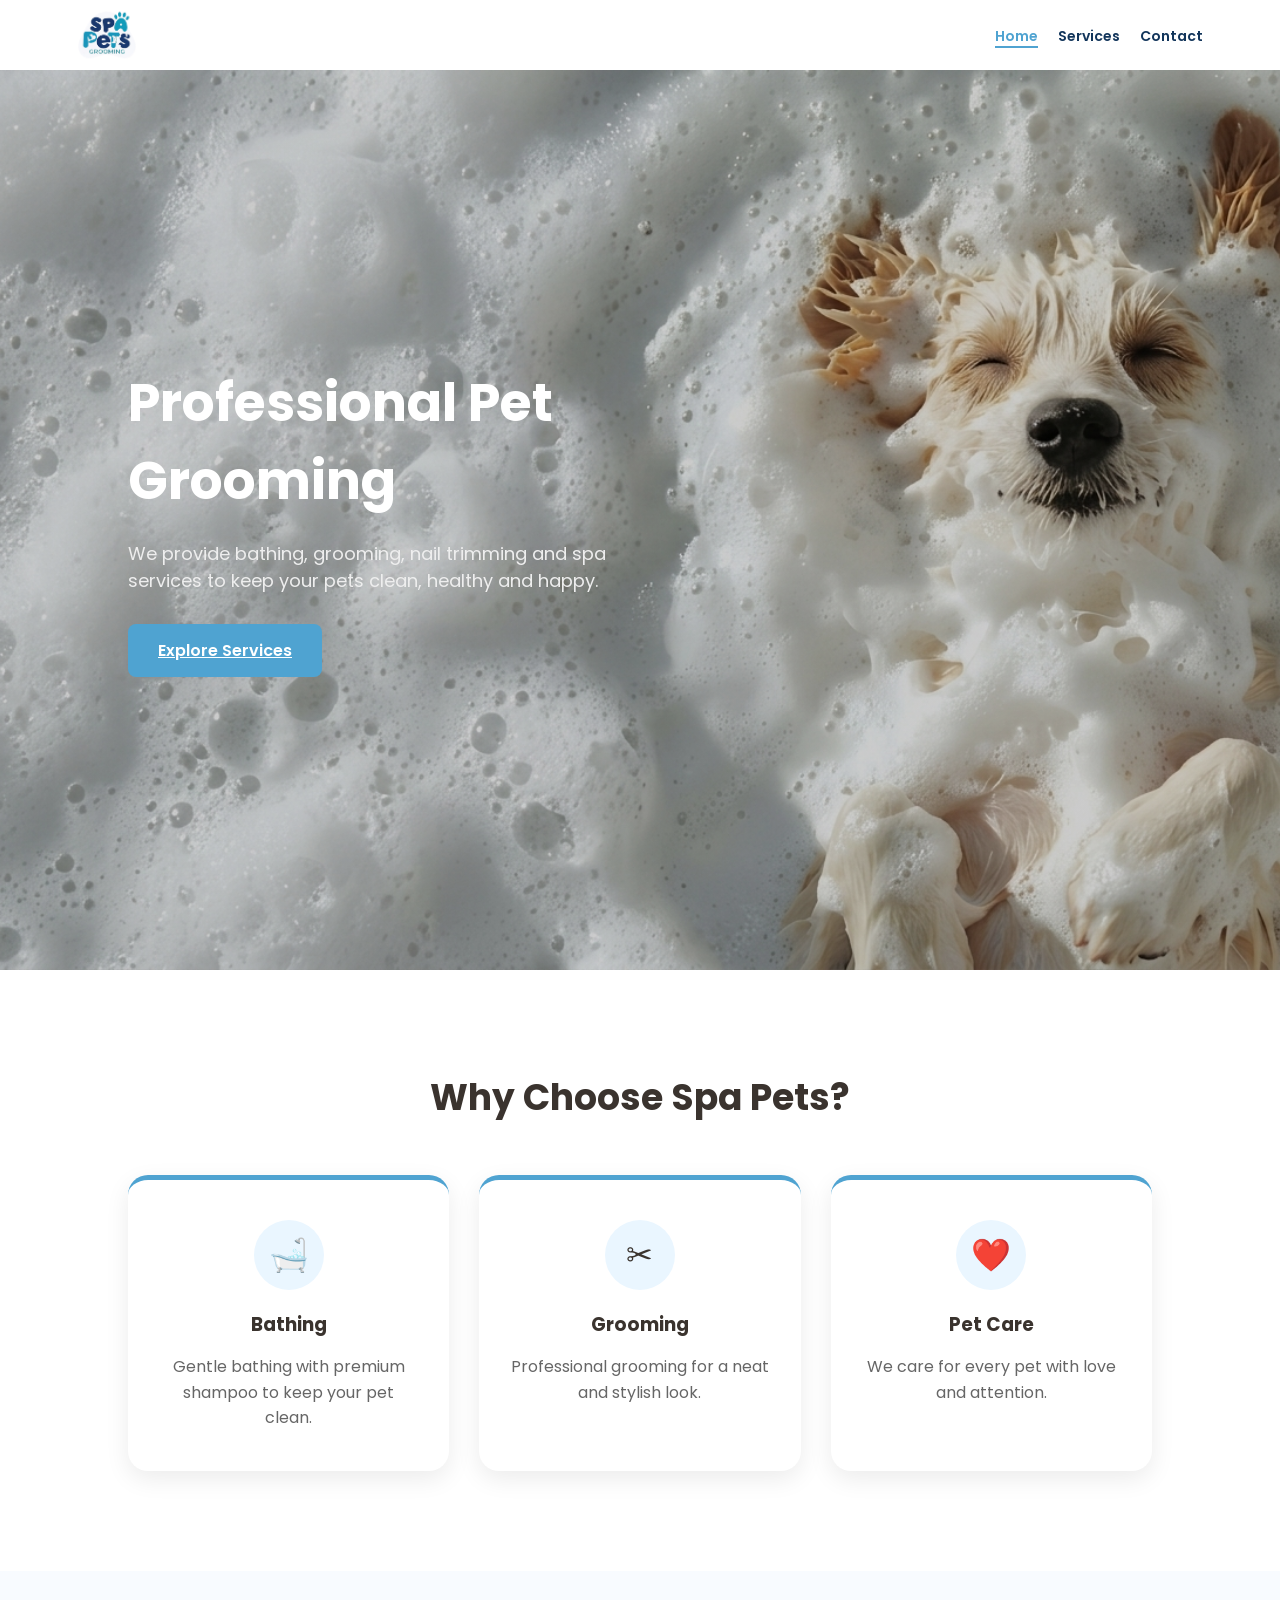
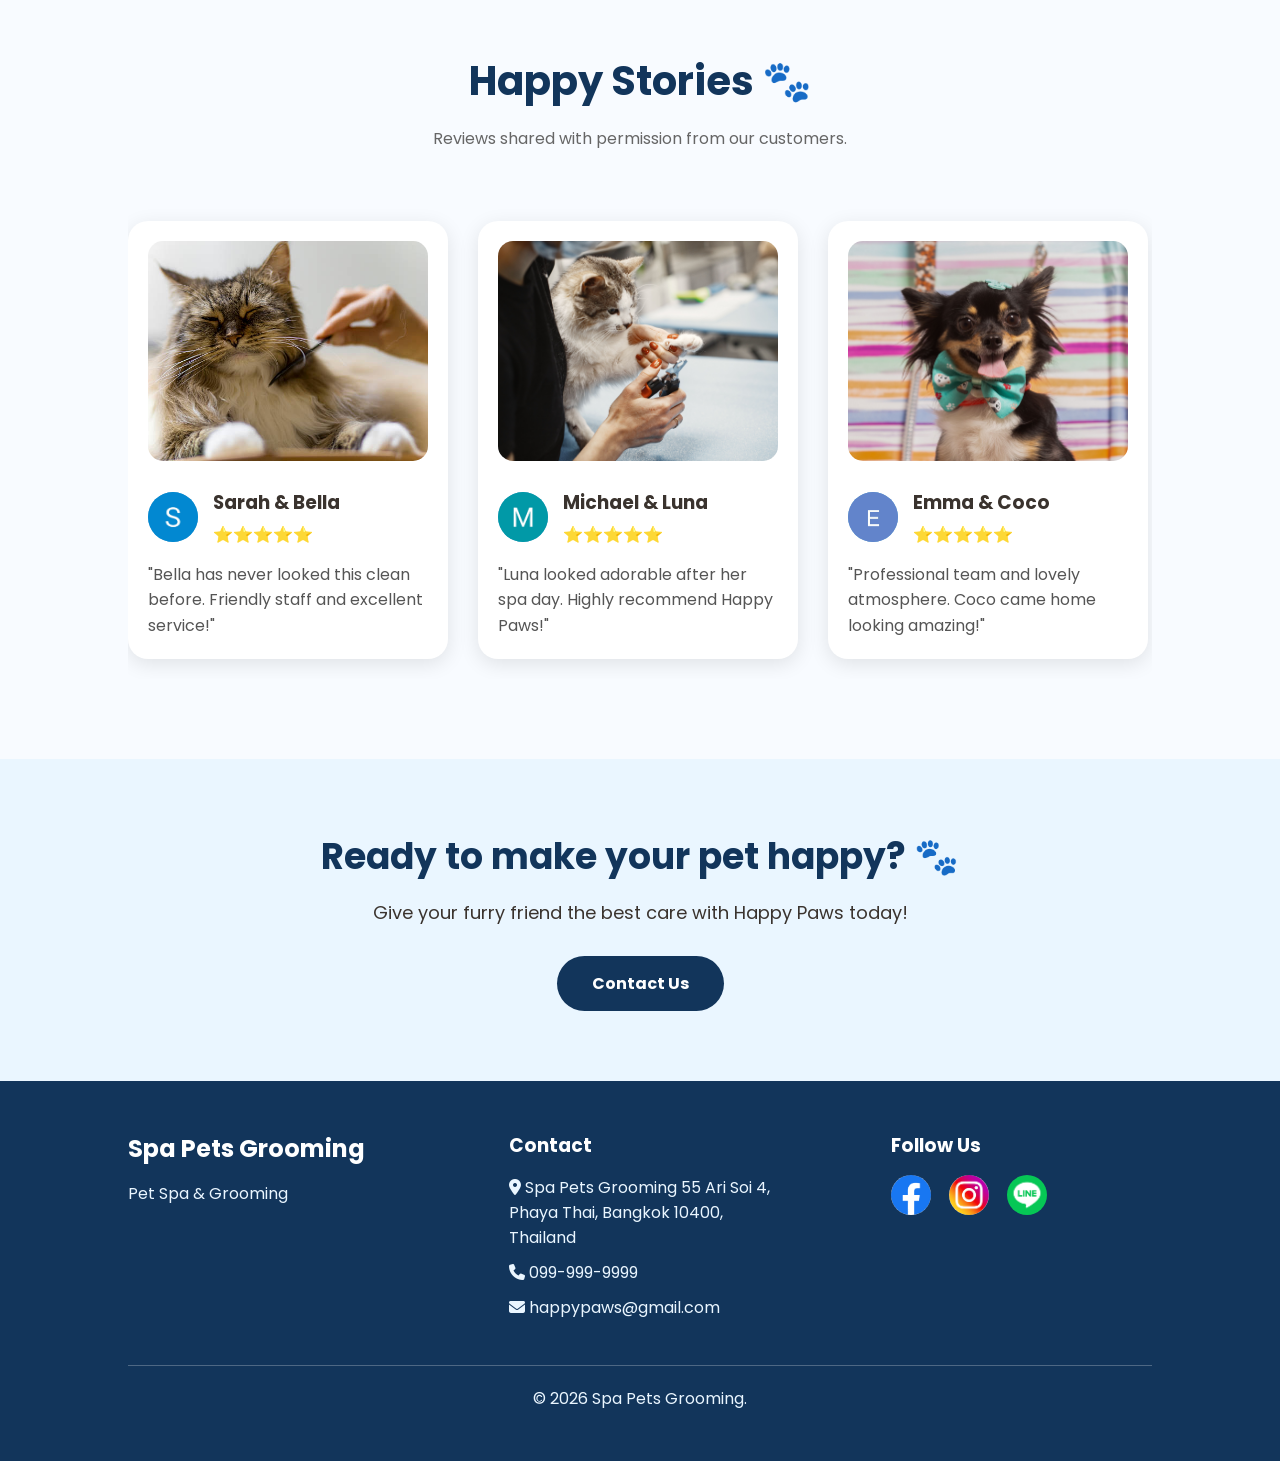
==== commit 83f253be: "Add files via upload" ====
--- a/index.html
+++ b/index.html
@@ -5,6 +5,7 @@
     <meta charset="UTF-8">
     <meta name="viewport" content="width=device-width, initial-scale=1.0">
     <title>Home | Spa Pets</title>
+    <link rel="icon" type="image/png" href="images/spapets.png">
 
         <link rel="preconnect" href="https://fonts.googleapis.com">
         <link rel="preconnect" href="https://fonts.gstatic.com" crossorigin>
@@ -47,7 +48,7 @@
         </section>
 
         <section class="features">
-            <h2>Why Choose Happy Paws?</h2>
+            <h2>Why Choose Spa Pets?</h2>
                 <div class="feature-container">
 
                     <div class="feature-card">
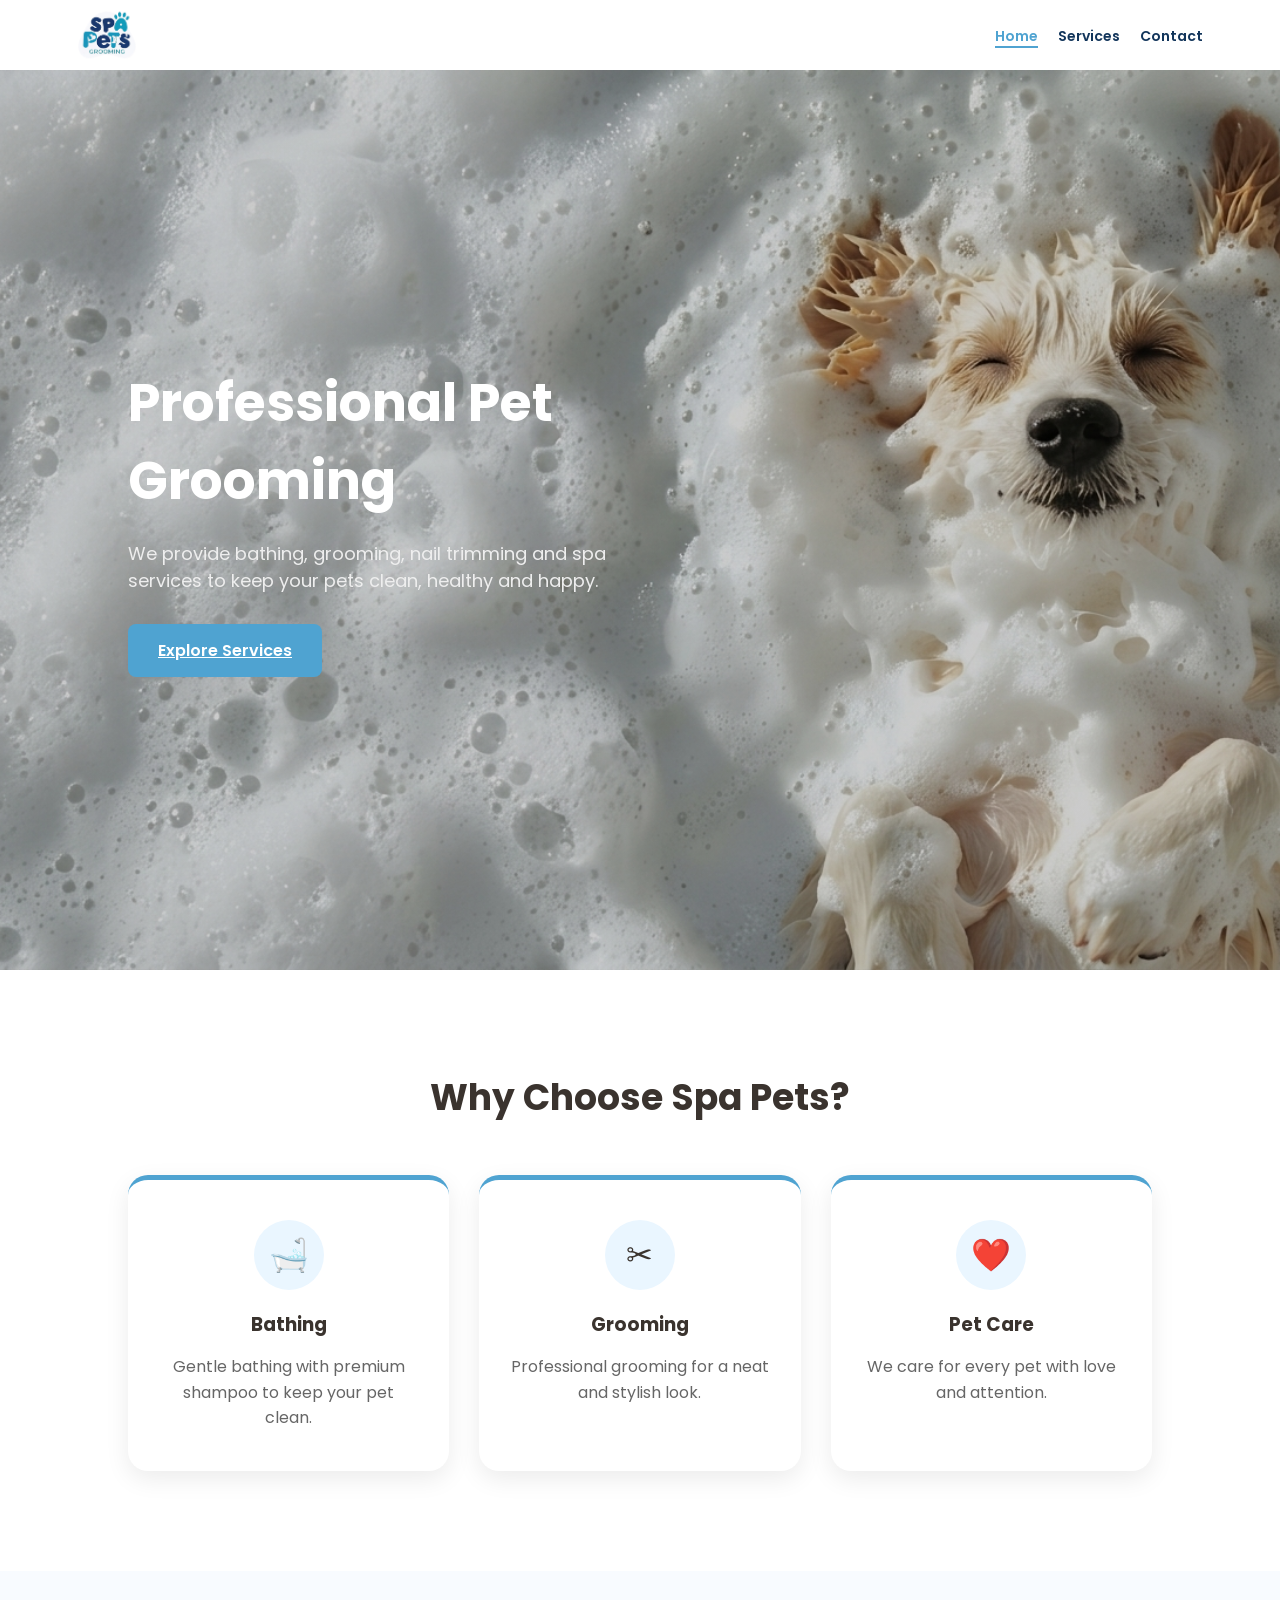
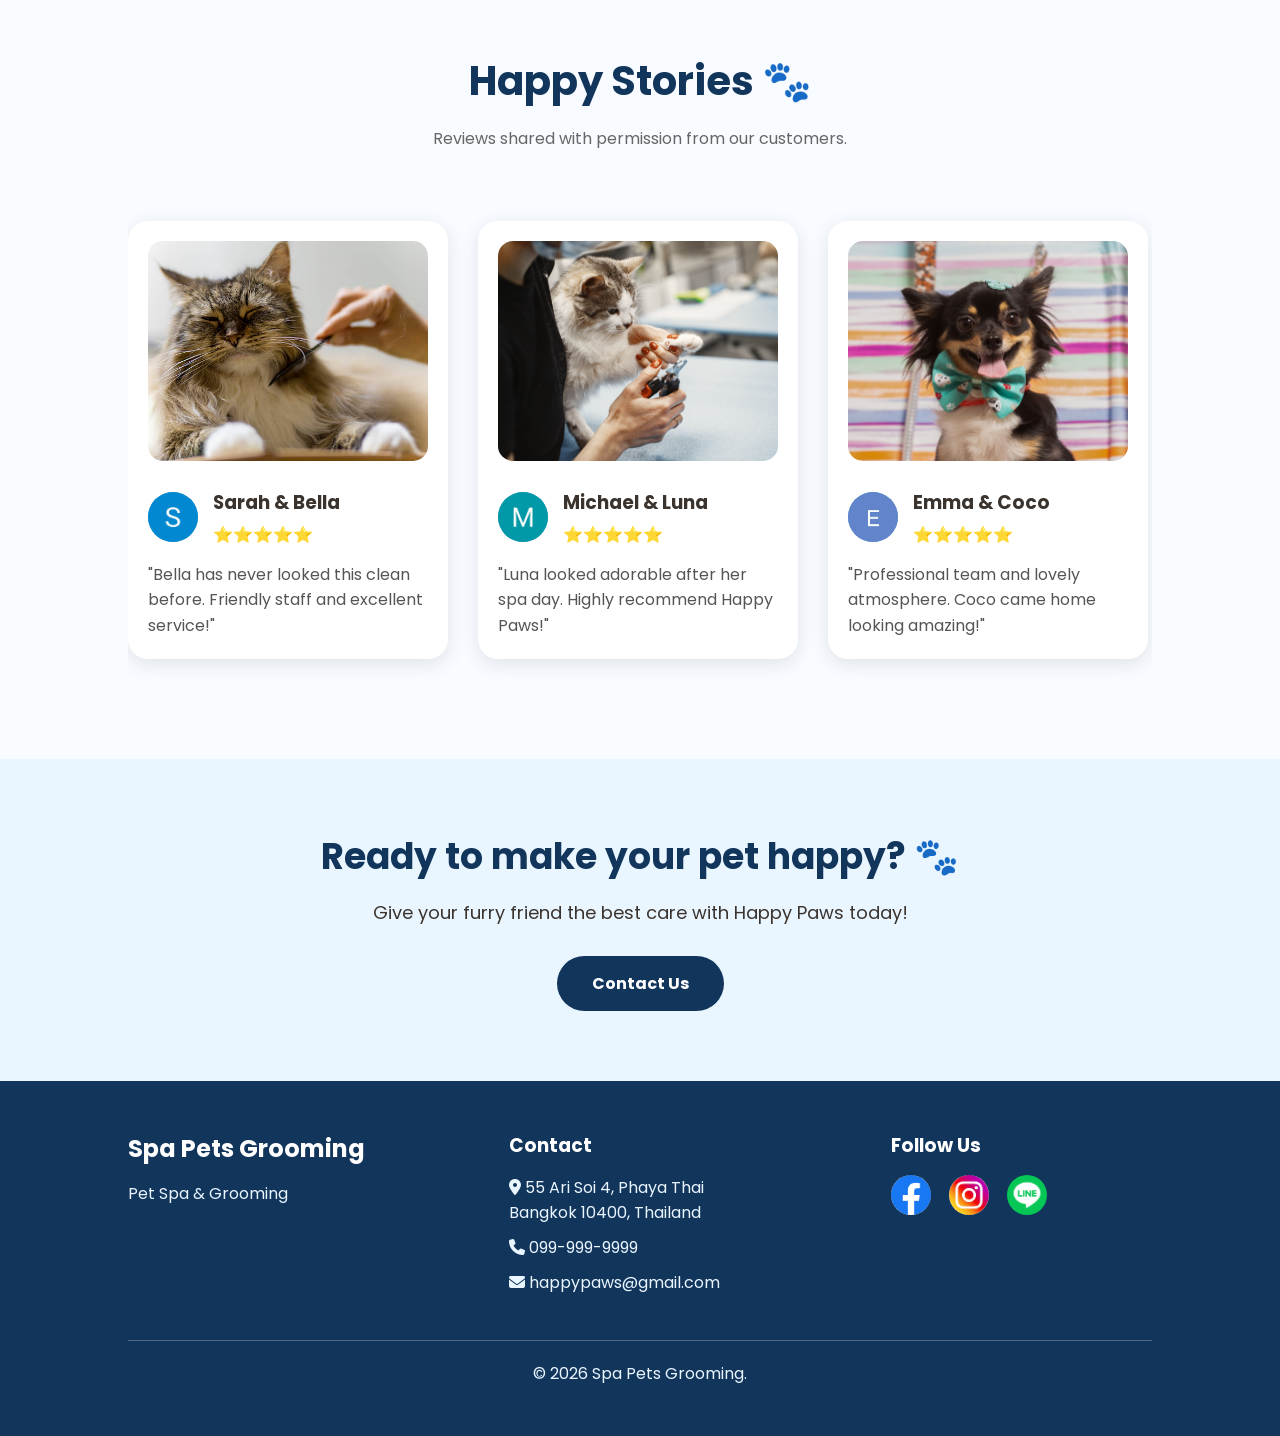
==== commit 24de5864: "Add files via upload" ====
--- a/index.html
+++ b/index.html
@@ -212,12 +212,11 @@
                 </div>
 
                 <!-- ติดต่อ -->
-            <div class="footer-section">
+           <div class="footer-section">
             <h3>Contact</h3>
-                <p><i class="fa-solid fa-location-dot"></i> Spa Pets Grooming
-                                                            55 Ari Soi 4,
-                                                            Phaya Thai,
-                                                            Bangkok 10400, Thailand</p>
+                <p><i class="fa-solid fa-location-dot"></i> 
+                    55 Ari Soi 4, Phaya Thai<br>
+                    Bangkok 10400, Thailand
                 <p><i class="fa-solid fa-phone"></i> 099-999-9999</p>
                 <p><i class="fa-solid fa-envelope"></i> happypaws@gmail.com</p>
             </div>
--- a/css/style.css
+++ b/css/style.css
@@ -845,6 +845,7 @@
         font-size: 16px;
     }
 
+
     .services-container{
 
         grid-template-columns:repeat(2,1fr);
@@ -885,33 +886,30 @@
     }
 
     .hero{
-        min-height: 100vh;
-        padding: 30px 20px;
-
-        justify-content: center;
-        align-items: center;
-
-        text-align: left;
-
-        background-position: 70% center;
+        height:420px;
+        min-height:420px;
+        background-size:cover;
+        background-position:center 35%;
     }
      .hero-text{
         max-width:100%;
         text-align:center;
     }
     .hero h1{
-        font-size: 35px;
+        font-size: 30px;
         line-height:1.2;
+        margin-bottom:15px;
     }
 
     .hero p{
         font-size: 14px;
         line-height:1.6;
+        margin-bottom: 20px;
     }
 
     .btn{
-        padding: 10px 17px;
-        font-size: 17px;
+        padding:10px 22px;
+        font-size:15px;
     }
 
     .feature-container{
@@ -987,7 +985,58 @@
     .contact-image img{
         display: none;
     }
-        
-
-
+
+    .footer{
+        padding:30px 20px 15px;
+    }
+
+    .footer-container{
+        display:flex;
+        flex-direction:column;
+        align-items:center;
+        text-align:center;
+        gap:20px;
+    }
+
+    .footer-section{
+        width:100%;
+    }
+
+    .footer-section h2{
+        font-size:20px;
+        margin-bottom:8px;
+    }
+
+    .footer-section h3{
+        font-size:17px;
+        margin-bottom:8px;
+    }
+
+    .footer-section p{
+        font-size:14px;
+        line-height:1.5;
+        margin:5px 0;
+    }
+
+    .social-icons{
+        justify-content:center;
+        gap:12px;
+    }
+
+    .social-icons img{
+        width:32px;
+        height:32px;
+    }
+
+    .footer hr{
+        margin:20px 0 10px;
+    }
+
+    .copyright{
+        font-size:12px;
+    }
+    .price {
+        margin-bottom: 20px;
+    }
+            
 }
